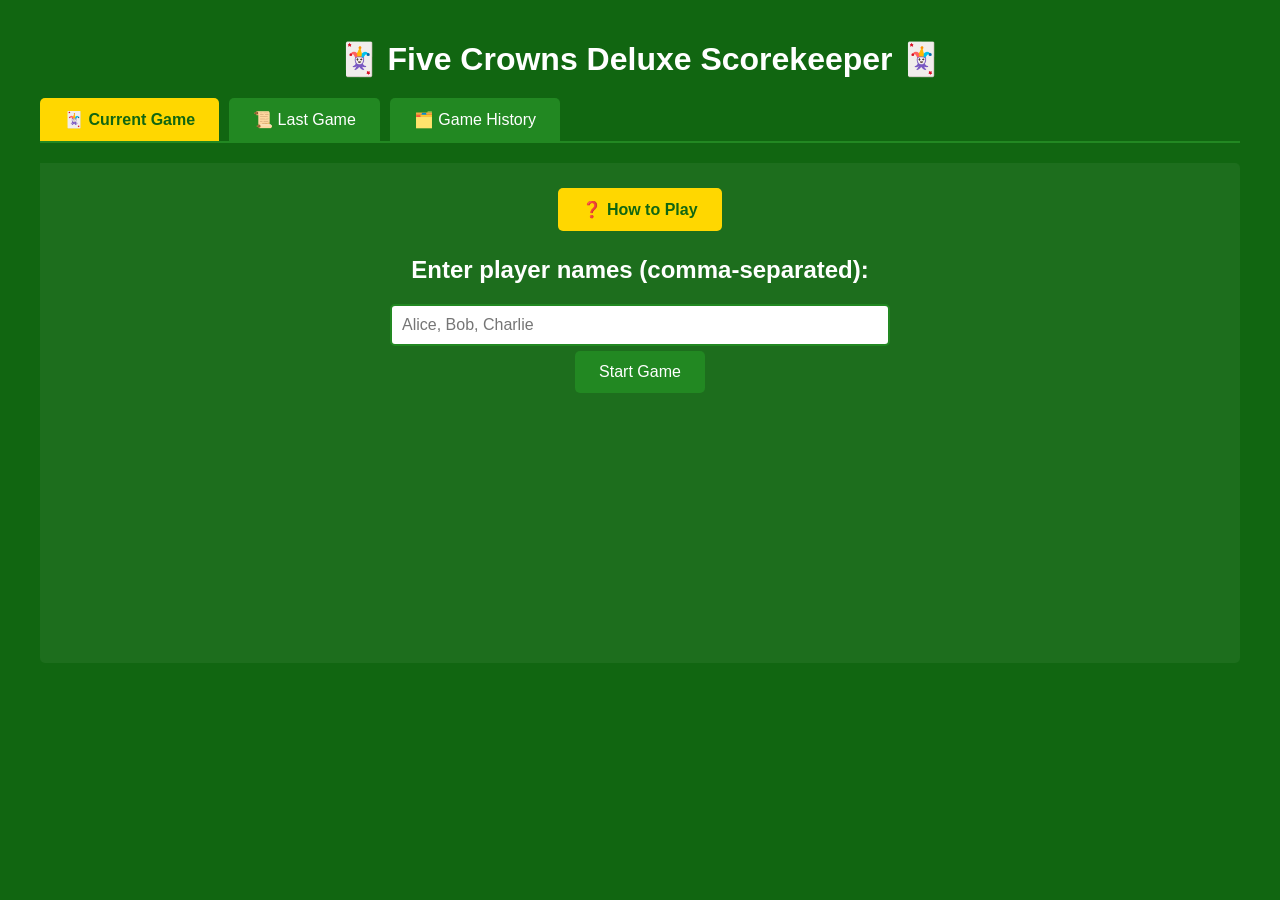
==== index.html @ e16f3e0b "Add initial HTML structure for scorekeeper app" ====
<!DOCTYPE html>
<html lang="en">
<head>
    <meta charset="UTF-8">
    <meta name="viewport" content="width=device-width, initial-scale=1.0">
    <title>Five Crowns Deluxe Scorekeeper</title>
    <style>
        * {
            margin: 0;
            padding: 0;
            box-sizing: border-box;
        }

        body {
            font-family: Arial, sans-serif;
            background-color: #116611;
            color: white;
            padding: 20px;
            min-height: 100vh;
        }

        .container {
            max-width: 1200px;
            margin: 0 auto;
        }

        .tabs {
            display: flex;
            gap: 10px;
            margin-bottom: 20px;
            border-bottom: 2px solid #228822;
        }

        .tab {
            padding: 12px 24px;
            background-color: #228822;
            border: none;
            color: white;
            cursor: pointer;
            font-size: 16px;
            border-radius: 5px 5px 0 0;
            transition: background-color 0.3s;
        }

        .tab:hover {
            background-color: #339933;
        }

        .tab.active {
            background-color: #FFD700;
            color: #116611;
            font-weight: bold;
        }

        .tab-content {
            display: none;
            padding: 20px;
            background-color: rgba(255, 255, 255, 0.05);
            border-radius: 0 5px 5px 5px;
            min-height: 500px;
        }

        .tab-content.active {
            display: block;
        }

        .btn {
            padding: 12px 24px;
            font-size: 16px;
            border: none;
            border-radius: 5px;
            cursor: pointer;
            transition: all 0.3s;
            margin: 5px;
        }

        .btn-primary {
            background-color: #228822;
            color: white;
        }

        .btn-primary:hover {
            background-color: #339933;
        }

        .btn-warning {
            background-color: #FFD700;
            color: #116611;
            font-weight: bold;
        }

        .btn-warning:hover {
            background-color: #FFC700;
        }

        .btn-danger {
            background-color: #cc0000;
            color: white;
        }

        .btn-danger:hover {
            background-color: #ff0000;
        }

        input[type="text"], input[type="number"] {
            padding: 10px;
            font-size: 16px;
            border: 2px solid #228822;
            border-radius: 5px;
            width: 100%;
            max-width: 500px;
        }

        h1, h2, h3 {
            margin: 20px 0;
            text-align: center;
        }

        .player-entry {
            display: flex;
            align-items: center;
            gap: 10px;
            margin: 10px 0;
            justify-content: center;
        }

        .player-entry label {
            min-width: 150px;
            font-size: 18px;
        }

        .player-entry input {
            max-width: 150px;
        }

        table {
            width: 100%;
            border-collapse: collapse;
            margin: 20px 0;
            background-color: white;
            color: black;
        }

        th, td {
            padding: 12px;
            border: 1px solid #ddd;
            text-align: center;
        }

        th {
            background-color: #228822;
            color: white;
            font-weight: bold;
        }

        .score-best {
            color: green;
            font-weight: bold;
        }

        .score-worst {
            color: red;
            font-weight: bold;
        }

        .leaderboard {
            background-color: rgba(255, 255, 255, 0.1);
            padding: 20px;
            border-radius: 10px;
            margin: 20px 0;
        }

        .leaderboard-item {
            font-size: 18px;
            margin: 10px 0;
            padding: 10px;
            background-color: rgba(255, 255, 255, 0.05);
            border-radius: 5px;
        }

        .modal {
            display: none;
            position: fixed;
            z-index: 1000;
            left: 0;
            top: 0;
            width: 100%;
            height: 100%;
            background-color: rgba(0, 0, 0, 0.7);
        }

        .modal-content {
            background-color: #116611;
            margin: 10% auto;
            padding: 30px;
            border: 2px solid #FFD700;
            border-radius: 10px;
            width: 80%;
            max-width: 500px;
            color: white;
        }

        .close {
            color: #FFD700;
            float: right;
            font-size: 28px;
            font-weight: bold;
            cursor: pointer;
        }

        .close:hover {
            color: white;
        }

        .winner-celebration {
            text-align: center;
            background: linear-gradient(135deg, #FFD700, #FFA500);
            color: #116611;
            padding: 40px;
            border-radius: 15px;
        }

        .winner-celebration h2 {
            font-size: 48px;
            margin: 20px 0;
        }

        .archive-item {
            background-color: #228822;
            padding: 15px;
            margin: 10px 0;
            border-radius: 5px;
            cursor: pointer;
            transition: background-color 0.3s;
        }

        .archive-item:hover {
            background-color: #339933;
        }

        .winner-stats {
            background-color: rgba(255, 255, 255, 0.1);
            padding: 20px;
            border-radius: 10px;
            margin: 20px 0;
        }

        .center-content {
            display: flex;
            flex-direction: column;
            align-items: center;
            justify-content: center;
        }

        .tutorial-frame {
            width: 100%;
            height: 600px;
            border: 2px solid #228822;
            border-radius: 5px;
            background-color: white;
        }
    </style>
</head>
<body>
    <div class="container">
        <h1>🃏 Five Crowns Deluxe Scorekeeper 🃏</h1>
        
        <div class="tabs">
            <button class="tab active" onclick="switchTab('current-game')">🃏 Current Game</button>
            <button class="tab" onclick="switchTab('last-game')">📜 Last Game</button>
            <button class="tab" onclick="switchTab('archive')">🗂️ Game History</button>
        </div>

        <!-- Current Game Tab -->
        <div id="current-game" class="tab-content active">
            <div id="game-content"></div>
        </div>

        <!-- Last Game Tab -->
        <div id="last-game" class="tab-content">
            <h2>📜 Last Game</h2>
            <div id="last-game-content"></div>
        </div>

        <!-- Archive Tab -->
        <div id="archive" class="tab-content">
            <h2>📂 Game History</h2>
            <div id="archive-content"></div>
        </div>
    </div>

    <!-- Edit Round Modal -->
    <div id="editModal" class="modal">
        <div class="modal-content">
            <span class="close" onclick="closeEditModal()">&times;</span>
            <h2 id="editModalTitle">Edit Round Scores</h2>
            <div id="editModalContent"></div>
            <button class="btn btn-primary" onclick="saveEditedScores()">Save</button>
        </div>
    </div>

    <!-- Winner Modal -->
    <div id="winnerModal" class="modal">
        <div class="modal-content winner-celebration">
            <span class="close" onclick="closeWinnerModal()">&times;</span>
            <div id="winnerContent"></div>
        </div>
    </div>

    <!-- Tutorial Modal -->
    <div id="tutorialModal" class="modal">
        <div class="modal-content" style="max-width: 800px;">
            <span class="close" onclick="closeTutorial()">&times;</span>
            <iframe id="tutorialFrame" class="tutorial-frame"></iframe>
        </div>
    </div>

    <script>
        // Constants
        const STARTING_ROUND = 3;
        const FINAL_ROUND = 13;

        // Game State
        let gameState = {
            players: [],
            scores: {},
            currentRound: STARTING_ROUND,
            editingRound: null
        };

        // Tutorial HTML
        const TUTORIAL_HTML = `
<!DOCTYPE html>
<html>
<head>
    <meta charset="UTF-8">
    <style>
        body { font-family: Arial; padding: 20px; background: #f5f5f5; }
        h1 { color: #116611; text-align: center; }
        h2 { color: #228822; margin-top: 20px; }
        .section { background: white; padding: 15px; margin: 10px 0; border-radius: 5px; }
        ul { margin-left: 20px; }
        li { margin: 5px 0; }
    </style>
</head>
<body>
    <h1>🃏 How to Play Five Crowns 🃏</h1>
    
    <div class="section">
        <h2>Game Overview</h2>
        <p>Five Crowns is a rummy-style card game where players try to go out with the fewest points. The game uses a unique five-suited deck with stars, clubs, hearts, spades, and diamonds.</p>
    </div>

    <div class="section">
        <h2>Game Structure</h2>
        <ul>
            <li><strong>Rounds:</strong> The game has 11 rounds (3 through 13)</li>
            <li><strong>Cards per Round:</strong> In round 3, each player gets 3 cards; in round 4, each gets 4 cards, and so on up to 13 cards in round 13</li>
            <li><strong>Wild Cards:</strong> The wild card changes each round to match the round number (3s are wild in round 3, 4s in round 4, etc.)</li>
            <li><strong>Jokers:</strong> Jokers are ALWAYS wild in every round</li>
        </ul>
    </div>

    <div class="section">
        <h2>How to Play a Round</h2>
        <ol>
            <li>Each player is dealt cards equal to the round number</li>
            <li>Players take turns drawing from the deck or discard pile</li>
            <li>Try to form sets (3+ cards of same rank) and runs (3+ cards in sequence of same suit)</li>
            <li>When a player goes out (plays all their cards), others get one more turn</li>
            <li>Count remaining cards in hand as points (lower is better!)</li>
        </ol>
    </div>

    <div class="section">
        <h2>Scoring</h2>
        <ul>
            <li><strong>3-9:</strong> Face value (3 = 3 points)</li>
            <li><strong>10:</strong> 10 points</li>
            <li><strong>Jack:</strong> 11 points</li>
            <li><strong>Queen:</strong> 12 points</li>
            <li><strong>King:</strong> 13 points</li>
            <li><strong>Joker:</strong> 50 points</li>
        </ul>
    </div>

    <div class="section">
        <h2>Winning</h2>
        <p>After all 11 rounds are complete, the player with the <strong>LOWEST</strong> total score wins!</p>
    </div>

    <div class="section">
        <h2>Using This Scorekeeper</h2>
        <ol>
            <li>Enter player names separated by commas</li>
            <li>After each round, enter each player's score</li>
            <li>The app tracks totals and shows who's winning</li>
            <li>You can edit past rounds if you make a mistake</li>
            <li>After round 13, the winner is announced!</li>
        </ol>
    </div>
</body>
</html>
        `;

        // Initialize
        window.onload = function() {
            loadGame();
        };

        function loadGame() {
            const saved = localStorage.getItem('fiveCrownsGame');
            if (saved) {
                const load = confirm('Resume previous game?');
                if (load) {
                    gameState = JSON.parse(saved);
                    drawGameUI();
                } else {
                    showPlayerEntry();
                }
            } else {
                showPlayerEntry();
            }
            updateLastGameTab();
            updateArchiveTab();
        }

        function saveGame() {
            localStorage.setItem('fiveCrownsGame', JSON.stringify(gameState));
        }

        function switchTab(tabName) {
            document.querySelectorAll('.tab').forEach(tab => tab.classList.remove('active'));
            document.querySelectorAll('.tab-content').forEach(content => content.classList.remove('active'));
            
            event.target.classList.add('active');
            document.getElementById(tabName).classList.add('active');

            if (tabName === 'last-game') updateLastGameTab();
            if (tabName === 'archive') updateArchiveTab();
        }

        function showPlayerEntry() {
            const content = document.getElementById('game-content');
            content.innerHTML = `
                <div class="center-content">
                    <button class="btn btn-warning" onclick="showTutorial()">❓ How to Play</button>
                    
                    ${getWinnerStats()}
                    
                    <h2>Enter player names (comma-separated):</h2>
                    <input type="text" id="playerNames" placeholder="Alice, Bob, Charlie" onkeypress="if(event.key==='Enter') startGame()">
                    <button class="btn btn-primary" onclick="startGame()">Start Game</button>
                </div>
            `;
        }

        function getWinnerStats() {
            const stats = JSON.parse(localStorage.getItem('winnerStats') || '{}');
            if (Object.keys(stats).length === 0) return '';
            
            const sorted = Object.entries(stats).sort((a, b) => b[1] - a[1]);
            let html = '<div class="winner-stats"><h3>🏆 Past Winners</h3>';
            sorted.forEach(([name, wins]) => {
                html += `<div class="leaderboard-item">${name}: ${wins} win${wins !== 1 ? 's' : ''}</div>`;
            });
            html += '</div>';
            return html;
        }

        function updateWinnerStats(winnerName) {
            const stats = JSON.parse(localStorage.getItem('winnerStats') || '{}');
            stats[winnerName] = (stats[winnerName] || 0) + 1;
            localStorage.setItem('winnerStats', JSON.stringify(stats));
        }

        function startGame() {
            const input = document.getElementById('playerNames').value;
            const names = input.split(',').map(n => n.trim()).filter(n => n);
            
            if (names.length === 0) {
                alert('Please enter at least one player name.');
                return;
            }
            
            gameState.players = names;
            gameState.scores = {};
            names.forEach(name => gameState.scores[name] = []);
            gameState.currentRound = STARTING_ROUND;
            
            saveGame();
            drawGameUI();
        }

        function drawGameUI() {
            const content = document.getElementById('game-content');
            
            let html = `
                <div class="center-content">
                    <button class="btn btn-warning" onclick="showTutorial()">❓ How to Play</button>
                    <h2>Round ${gameState.currentRound}</h2>
                    
                    <div style="margin: 20px 0;">
            `;
            
            gameState.players.forEach(player => {
                html += `
                    <div class="player-entry">
                        <label>${player}</label>
                        <input type="number" id="score-${player}" min="0" onkeypress="if(event.key==='Enter') submitScores()">
                    </div>
                `;
            });
            
            html += `
                    </div>
                    <button class="btn btn-primary" onclick="submitScores()">Submit Scores</button>
                    ${getScoreTable()}
                    ${getLeaderboard()}
                    <button class="btn btn-danger" onclick="newGame()">Start New Game</button>
                </div>
            `;
            
            content.innerHTML = html;
        }

        function submitScores() {
            const newScores = {};
            let valid = true;
            
            gameState.players.forEach(player => {
                const input = document.getElementById(`score-${player}`);
                const value = parseInt(input.value);
                
                if (isNaN(value) || value < 0) {
                    valid = false;
                    return;
                }
                
                newScores[player] = value;
            });
            
            if (!valid) {
                alert('Please enter valid scores for all players.');
                return;
            }
            
            gameState.players.forEach(player => {
                gameState.scores[player].push(newScores[player]);
            });
            
            gameState.currentRound++;
            saveGame();
            
            if (gameState.currentRound > FINAL_ROUND) {
                endGame();
            } else {
                drawGameUI();
            }
        }

        function getScoreTable() {
            if (gameState.scores[gameState.players[0]].length === 0) {
                return '';
            }
            
            let html = '<h3>📊 Round Scores</h3><table><thead><tr><th>Round</th>';
            gameState.players.forEach(player => {
                html += `<th>${player}</th>`;
            });
            html += '<th>Edit</th></tr></thead><tbody>';
            
            const numRounds = gameState.scores[gameState.players[0]].length;
            for (let i = 0; i < numRounds; i++) {
                const roundNum = i + STARTING_ROUND;
                const scores = gameState.players.map(p => gameState.scores[p][i]);
                const minScore = Math.min(...scores);
                const maxScore = Math.max(...scores);
                
                html += `<tr><td>${roundNum}</td>`;
                gameState.players.forEach(player => {
                    const score = gameState.scores[player][i];
                    let className = '';
                    if (score === minScore) className = 'score-best';
                    else if (score === maxScore) className = 'score-worst';
                    
                    html += `<td class="${className}">${score}</td>`;
                });
                html += `<td><button class="btn btn-primary" onclick="editRound(${i})">Edit</button></td></tr>`;
            }
            
            html += '</tbody></table>';
            return html;
        }

        function getLeaderboard() {
            const totals = {};
            gameState.players.forEach(player => {
                totals[player] = gameState.scores[player].reduce((sum, score) => sum + score, 0);
            });
            
            const sorted = Object.entries(totals).sort((a, b) => a[1] - b[1]);
            
            let html = '<div class="leaderboard"><h3>🏆 Leaderboard</h3>';
            sorted.forEach(([player, total]) => {
                html += `<div class="leaderboard-item">${player}: ${total} points</div>`;
            });
            html += '</div>';
            
            return html;
        }

        function editRound(roundIndex) {
            gameState.editingRound = roundIndex;
            const modal = document.getElementById('editModal');
            const title = document.getElementById('editModalTitle');
            const content = document.getElementById('editModalContent');
            
            title.textContent = `Edit Round ${roundIndex + STARTING_ROUND} Scores`;
            
            let html = '';
            gameState.players.forEach(player => {
                html += `
                    <div class="player-entry">
                        <label>${player}</label>
                        <input type="number" id="edit-${player}" value="${gameState.scores[player][roundIndex]}" min="0">
                    </div>
                `;
            });
            
            content.innerHTML = html;
            modal.style.display = 'block';
        }

        function saveEditedScores() {
            const roundIndex = gameState.editingRound;
            let valid = true;
            
            gameState.players.forEach(player => {
                const input = document.getElementById(`edit-${player}`);
                const value = parseInt(input.value);
                
                if (isNaN(value) || value < 0) {
                    valid = false;
                    return;
                }
                
                gameState.scores[player][roundIndex] = value;
            });
            
            if (!valid) {
                alert('Please enter valid scores.');
                return;
            }
            
            saveGame();
            closeEditModal();
            drawGameUI();
        }

        function closeEditModal() {
            document.getElementById('editModal').style.display = 'none';
        }

        function endGame() {
            const totals = {};
            gameState.players.forEach(player => {
                totals[player] = gameState.scores[player].reduce((sum, score) => sum + score, 0);
            });
            
            const winner = Object.entries(totals).reduce((min, curr) => 
                curr[1] < min[1] ? curr : min
            );
            
            updateWinnerStats(winner[0]);
            archiveGame();
            showWinner(winner[0], winner[1]);
            drawGameUI();
            updateLastGameTab();
            updateArchiveTab();
        }

        function showWinner(name, score) {
            const modal = document.getElementById('winnerModal');
            const content = document.getElementById('winnerContent');
            
            content.innerHTML = `
                <h2>🏆</h2>
                <h2>Winner: ${name}</h2>
                <h3>Score: ${score} points! 🎉</h3>
                <p style="font-size: 20px; margin-top: 20px;">You are the Five Crowns Champion!</p>
                <button class="btn btn-primary" onclick="closeWinnerModal()" style="margin-top: 20px;">Close</button>
            `;
            
            modal.style.display = 'block';
        }

        function closeWinnerModal() {
            document.getElementById('winnerModal').style.display = 'none';
        }

        function archiveGame() {
            const archives = JSON.parse(localStorage.getItem('gameArchives') || '[]');
            const timestamp = new Date().toISOString();
            
            archives.push({
                players: gameState.players,
                scores: gameState.scores,
                completedAt: timestamp
            });
            
            localStorage.setItem('gameArchives', JSON.stringify(archives));
        }

        function updateLastGameTab() {
            const content = document.getElementById('last-game-content');
            const archives = JSON.parse(localStorage.getItem('gameArchives') || '[]');
            
            if (archives.length === 0) {
                content.innerHTML = '<p style="text-align: center;">No archived games yet.</p>';
                return;
            }
            
            const lastGame = archives[archives.length - 1];
            const date = new Date(lastGame.completedAt).toLocaleString();
            
            const totals = {};
            lastGame.players.forEach(player => {
                totals[player] = lastGame.scores[player].reduce((sum, score) => sum + score, 0);
            });
            
            const sorted = Object.entries(totals).sort((a, b) => a[1] - b[1]);
            
            let html = `<h3>🗓️ Completed: ${date}</h3><div class="leaderboard">`;
            sorted.forEach(([player, total]) => {
                html += `<div class="leaderboard-item">${player}: ${total} points</div>`;
            });
            html += '</div>';
            
            content.innerHTML = html;
        }

        function updateArchiveTab() {
            const content = document.getElementById('archive-content');
            const archives = JSON.parse(localStorage.getItem('gameArchives') || '[]');
            
            if (archives.length === 0) {
                content.innerHTML = '<p style="text-align: center;">No archived games yet.</p>';
                return;
            }
            
            let html = '';
            archives.reverse().forEach((game, index) => {
                const date = new Date(game.completedAt).toLocaleString();
                html += `<div class="archive-item" onclick="showGameSummary(${archives.length - 1 - index})">${date}</div>`;
            });
            
            content.innerHTML = html;
        }

        function showGameSummary(index) {
            const archives = JSON.parse(localStorage.getItem('gameArchives') || '[]');
            const game = archives[index];
            const date = new Date(game.completedAt).toLocaleString();
            
            const totals = {};
            game.players.forEach(player => {
                totals[player] = game.scores[player].reduce((sum, score) => sum + score, 0);
            });
            
            const sorted = Object.entries(totals).sort((a, b) => a[1] - b[1]);
            
            let message = `Game Completed: ${date}\n\n`;
            sorted.forEach(([player, total]) => {
                message += `${player}: ${total} points\n`;
            });
            
            alert(message);
        }

        function newGame() {
            if (!confirm('Start a new game? Current progress will be erased.')) {
                return;
            }
            
            localStorage.removeItem('fiveCrownsGame');
            gameState = {
                players: [],
                scores: {},
                currentRound: STARTING_ROUND,
                editingRound: null
            };
            
            showPlayerEntry();
        }

        function showTutorial() {
            const modal = document.getElementById('tutorialModal');
            const frame = document.getElementById('tutorialFrame');
            
            const blob = new Blob([TUTORIAL_HTML], { type: 'text/html' });
            const url = URL.createObjectURL(blob);
            frame.src = url;
            
            modal.style.display = 'block';
        }

        function closeTutorial() {
            document.getElementById('tutorialModal').style.display = 'none';
        }

        // Close modals when clicking outside
        window.onclick = function(event) {
            if (event.target.classList.contains('modal')) {
                event.target.style.display = 'none';
            }
        }
    </script>
</body>
</html>
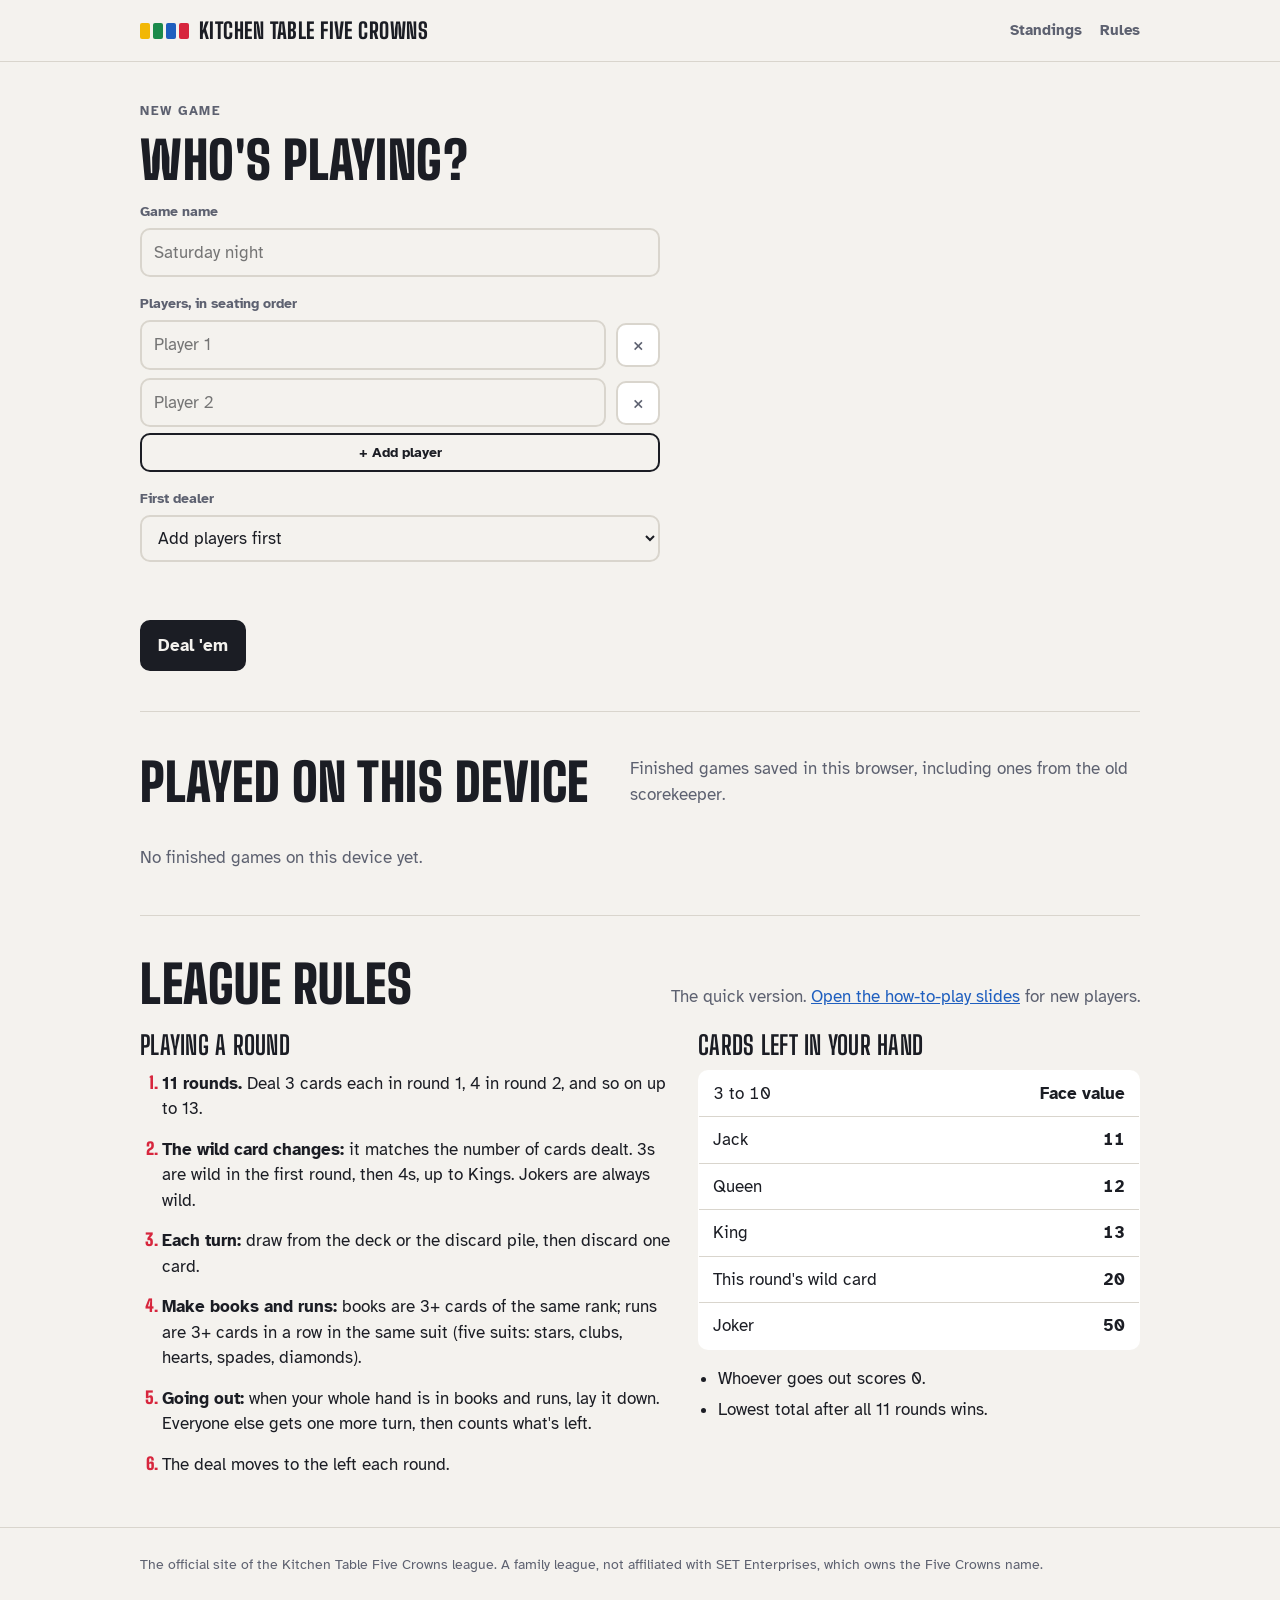
==== commit 9b748b74: "Refresh to match the newer Game Night scorekeepers Split into index.html, app.js and style.css; adds" ====
--- a/index.html
+++ b/index.html
@@ -1,820 +1,192 @@
 <!DOCTYPE html>
 <html lang="en">
 <head>
-    <meta charset="UTF-8">
-    <meta name="viewport" content="width=device-width, initial-scale=1.0">
-    <title>Five Crowns Deluxe Scorekeeper</title>
-    <style>
-        * {
-            margin: 0;
-            padding: 0;
-            box-sizing: border-box;
-        }
-
-        body {
-            font-family: Arial, sans-serif;
-            background-color: #116611;
-            color: white;
-            padding: 20px;
-            min-height: 100vh;
-        }
-
-        .container {
-            max-width: 1200px;
-            margin: 0 auto;
-        }
-
-        .tabs {
-            display: flex;
-            gap: 10px;
-            margin-bottom: 20px;
-            border-bottom: 2px solid #228822;
-        }
-
-        .tab {
-            padding: 12px 24px;
-            background-color: #228822;
-            border: none;
-            color: white;
-            cursor: pointer;
-            font-size: 16px;
-            border-radius: 5px 5px 0 0;
-            transition: background-color 0.3s;
-        }
-
-        .tab:hover {
-            background-color: #339933;
-        }
-
-        .tab.active {
-            background-color: #FFD700;
-            color: #116611;
-            font-weight: bold;
-        }
-
-        .tab-content {
-            display: none;
-            padding: 20px;
-            background-color: rgba(255, 255, 255, 0.05);
-            border-radius: 0 5px 5px 5px;
-            min-height: 500px;
-        }
-
-        .tab-content.active {
-            display: block;
-        }
-
-        .btn {
-            padding: 12px 24px;
-            font-size: 16px;
-            border: none;
-            border-radius: 5px;
-            cursor: pointer;
-            transition: all 0.3s;
-            margin: 5px;
-        }
-
-        .btn-primary {
-            background-color: #228822;
-            color: white;
-        }
-
-        .btn-primary:hover {
-            background-color: #339933;
-        }
-
-        .btn-warning {
-            background-color: #FFD700;
-            color: #116611;
-            font-weight: bold;
-        }
-
-        .btn-warning:hover {
-            background-color: #FFC700;
-        }
-
-        .btn-danger {
-            background-color: #cc0000;
-            color: white;
-        }
-
-        .btn-danger:hover {
-            background-color: #ff0000;
-        }
-
-        input[type="text"], input[type="number"] {
-            padding: 10px;
-            font-size: 16px;
-            border: 2px solid #228822;
-            border-radius: 5px;
-            width: 100%;
-            max-width: 500px;
-        }
-
-        h1, h2, h3 {
-            margin: 20px 0;
-            text-align: center;
-        }
-
-        .player-entry {
-            display: flex;
-            align-items: center;
-            gap: 10px;
-            margin: 10px 0;
-            justify-content: center;
-        }
-
-        .player-entry label {
-            min-width: 150px;
-            font-size: 18px;
-        }
-
-        .player-entry input {
-            max-width: 150px;
-        }
-
-        table {
-            width: 100%;
-            border-collapse: collapse;
-            margin: 20px 0;
-            background-color: white;
-            color: black;
-        }
-
-        th, td {
-            padding: 12px;
-            border: 1px solid #ddd;
-            text-align: center;
-        }
-
-        th {
-            background-color: #228822;
-            color: white;
-            font-weight: bold;
-        }
-
-        .score-best {
-            color: green;
-            font-weight: bold;
-        }
-
-        .score-worst {
-            color: red;
-            font-weight: bold;
-        }
-
-        .leaderboard {
-            background-color: rgba(255, 255, 255, 0.1);
-            padding: 20px;
-            border-radius: 10px;
-            margin: 20px 0;
-        }
-
-        .leaderboard-item {
-            font-size: 18px;
-            margin: 10px 0;
-            padding: 10px;
-            background-color: rgba(255, 255, 255, 0.05);
-            border-radius: 5px;
-        }
-
-        .modal {
-            display: none;
-            position: fixed;
-            z-index: 1000;
-            left: 0;
-            top: 0;
-            width: 100%;
-            height: 100%;
-            background-color: rgba(0, 0, 0, 0.7);
-        }
-
-        .modal-content {
-            background-color: #116611;
-            margin: 10% auto;
-            padding: 30px;
-            border: 2px solid #FFD700;
-            border-radius: 10px;
-            width: 80%;
-            max-width: 500px;
-            color: white;
-        }
-
-        .close {
-            color: #FFD700;
-            float: right;
-            font-size: 28px;
-            font-weight: bold;
-            cursor: pointer;
-        }
-
-        .close:hover {
-            color: white;
-        }
-
-        .winner-celebration {
-            text-align: center;
-            background: linear-gradient(135deg, #FFD700, #FFA500);
-            color: #116611;
-            padding: 40px;
-            border-radius: 15px;
-        }
-
-        .winner-celebration h2 {
-            font-size: 48px;
-            margin: 20px 0;
-        }
-
-        .archive-item {
-            background-color: #228822;
-            padding: 15px;
-            margin: 10px 0;
-            border-radius: 5px;
-            cursor: pointer;
-            transition: background-color 0.3s;
-        }
-
-        .archive-item:hover {
-            background-color: #339933;
-        }
-
-        .winner-stats {
-            background-color: rgba(255, 255, 255, 0.1);
-            padding: 20px;
-            border-radius: 10px;
-            margin: 20px 0;
-        }
-
-        .center-content {
-            display: flex;
-            flex-direction: column;
-            align-items: center;
-            justify-content: center;
-        }
-
-        .tutorial-frame {
-            width: 100%;
-            height: 600px;
-            border: 2px solid #228822;
-            border-radius: 5px;
-            background-color: white;
-        }
-    </style>
+<meta charset="utf-8">
+<meta name="viewport" content="width=device-width, initial-scale=1">
+<title>Five Crowns Scorekeeper</title>
+<link rel="preconnect" href="https://fonts.googleapis.com">
+<link rel="preconnect" href="https://fonts.gstatic.com" crossorigin>
+<link href="https://fonts.googleapis.com/css2?family=Big+Shoulders+Display:wght@600;800;900&family=Atkinson+Hyperlegible:ital,wght@0,400;0,700;1,400&display=swap" rel="stylesheet">
+<link rel="stylesheet" href="style.css">
 </head>
 <body>
-    <div class="container">
-        <h1>🃏 Five Crowns Deluxe Scorekeeper 🃏</h1>
-        
-        <div class="tabs">
-            <button class="tab active" onclick="switchTab('current-game')">🃏 Current Game</button>
-            <button class="tab" onclick="switchTab('last-game')">📜 Last Game</button>
-            <button class="tab" onclick="switchTab('archive')">🗂️ Game History</button>
+<header class="bar">
+  <div class="wrap">
+    <div class="brand"><span class="pips" aria-hidden="true"><span style="background:var(--yellow)"></span><span style="background:var(--green)"></span><span style="background:var(--blue)"></span><span style="background:var(--red)"></span></span>Kitchen Table Five Crowns</div>
+    <nav aria-label="Sections">
+      <a href="/" data-server hidden>Game Night home</a>
+      <a href="#standings">Standings</a>
+      <a href="#rules">Rules</a>
+    </nav>
+  </div>
+</header>
+
+<main class="wrap" id="play">
+
+  <!-- 1. Setup -->
+  <section id="setup" class="setup hidden" style="border-top:0">
+    <div>
+      <div class="eyebrow">New game</div>
+      <h2>Who's playing?</h2>
+    </div>
+    <div class="field">
+      <label for="gameLabel">Game name</label>
+      <input type="text" id="gameLabel" placeholder="Saturday night" maxlength="40">
+    </div>
+    <div class="field">
+      <label>Players, in seating order</label>
+      <div class="namelist" id="nameList"></div>
+      <button class="btn small" id="addName" type="button">+ Add player</button>
+    </div>
+    <div class="field">
+      <label for="startDealer">First dealer</label>
+      <select id="startDealer"></select>
+    </div>
+    <p class="err" id="setupErr" role="alert"></p>
+    <div class="row"><button class="btn primary" id="startGame" type="button">Deal 'em</button></div>
+  </section>
+
+  <!-- 2. Game -->
+  <div id="game" class="hidden">
+    <div class="hero" style="padding-bottom:24px">
+      <div>
+        <div class="eyebrow" id="gameEyebrow"></div>
+        <h1 id="headline"></h1>
+        <p id="subline"></p>
+      </div>
+      <div class="cardstack" aria-hidden="true" id="heroCard">
+        <div class="ghost g1"></div><div class="ghost g2"></div>
+        <div class="bigcard">
+          <div class="corner tl" id="heroCorner1"></div><div class="center" id="heroCenter"></div><div class="corner br" id="heroCorner2"></div>
+          <div class="ribbon" id="heroRibbon"></div>
         </div>
-
-        <!-- Current Game Tab -->
-        <div id="current-game" class="tab-content active">
-            <div id="game-content"></div>
-        </div>
-
-        <!-- Last Game Tab -->
-        <div id="last-game" class="tab-content">
-            <h2>📜 Last Game</h2>
-            <div id="last-game-content"></div>
-        </div>
-
-        <!-- Archive Tab -->
-        <div id="archive" class="tab-content">
-            <h2>📂 Game History</h2>
-            <div id="archive-content"></div>
-        </div>
+      </div>
     </div>
 
-    <!-- Edit Round Modal -->
-    <div id="editModal" class="modal">
-        <div class="modal-content">
-            <span class="close" onclick="closeEditModal()">&times;</span>
-            <h2 id="editModalTitle">Edit Round Scores</h2>
-            <div id="editModalContent"></div>
-            <button class="btn btn-primary" onclick="saveEditedScores()">Save</button>
+    <section id="entrySection">
+      <div class="sechead">
+        <h2 id="entryTitle">Round 1 of 11</h2>
+        <p id="entryHelp"></p>
+      </div>
+      <div class="trumpbar" id="roundInfo"></div>
+      <form id="entryForm" class="entry" novalidate>
+        <div id="entryRows" class="entry"></div>
+        <p class="preview" id="preview" aria-live="polite"></p>
+        <p class="err" id="entryErr" role="alert"></p>
+        <div class="row">
+          <button class="btn primary" type="submit">Save round</button>
+          <button class="btn" type="button" id="undoBtn">Undo last round</button>
         </div>
+      </form>
+    </section>
+
+    <section id="overSection" class="hidden">
+      <div class="banner" id="banner"></div>
+    </section>
+
+    <section id="standings">
+      <div class="sechead">
+        <h2>Standings</h2>
+        <p id="standingsNote"></p>
+      </div>
+      <div class="podium" id="podium"></div>
+    </section>
+
+    <section id="ladderSection">
+      <div class="sechead">
+        <h2>Round by round</h2>
+        <p id="ladderNote"></p>
+      </div>
+      <div class="ladder-scroll"><div class="ladder" id="ladder"></div></div>
+    </section>
+
+    <section id="raceSection">
+      <div class="sechead">
+        <h2>Running totals</h2>
+        <p id="raceNote"></p>
+      </div>
+      <div class="chartbox">
+        <div class="keyrow" id="chartKey"></div>
+        <svg id="chart" viewBox="0 0 900 360" role="img" aria-label="Line chart of running score by round"></svg>
+      </div>
+    </section>
+
+    <section>
+      <div class="sechead"><h2>Game tools</h2><p id="toolsNote">The game saves in this browser as you go. Download the CSV to keep it for good.</p></div>
+      <div class="row">
+        <a class="btn" id="exportBtn" href="#">Download CSV</a>
+        <a class="btn" href="/" data-server hidden>All saved games</a>
+        <button class="btn danger" type="button" id="newBtn">New game</button>
+      </div>
+      <p class="empty" id="syncStatus" role="status" style="margin-top:12px"></p>
+    </section>
+  </div>
+
+  <section id="history">
+    <div class="sechead"><h2>Played on this device</h2><p>Finished games saved in this browser, including ones from the old scorekeeper.</p></div>
+    <div class="trumpbar" id="historyWins"></div>
+    <ul class="pastlist" id="historyList"></ul>
+    <p class="empty" id="historyEmpty">No finished games on this device yet.</p>
+  </section>
+
+  <section id="rules">
+    <div class="sechead">
+      <h2>League rules</h2>
+      <p>The quick version. <a href="tutorial.html">Open the how-to-play slides</a> for new players.</p>
     </div>
+    <div class="rules">
+      <div>
+        <h3>Playing a round</h3>
+        <ol class="deal">
+          <li><strong>11 rounds.</strong> Deal 3 cards each in round 1, 4 in round 2, and so on up to 13.</li>
+          <li><strong>The wild card changes:</strong> it matches the number of cards dealt. 3s are wild in the first round, then 4s, up to Kings. Jokers are always wild.</li>
+          <li><strong>Each turn:</strong> draw from the deck or the discard pile, then discard one card.</li>
+          <li><strong>Make books and runs:</strong> books are 3+ cards of the same rank; runs are 3+ cards in a row in the same suit (five suits: stars, clubs, hearts, spades, diamonds).</li>
+          <li><strong>Going out:</strong> when your whole hand is in books and runs, lay it down. Everyone else gets one more turn, then counts what's left.</li>
+          <li>The deal moves to the left each round.</li>
+        </ol>
+      </div>
+      <div>
+        <h3>Cards left in your hand</h3>
+        <table class="scoretable num">
+          <tbody>
+            <tr><td>3 to 10</td><td>Face value</td></tr>
+            <tr><td>Jack</td><td>11</td></tr>
+            <tr><td>Queen</td><td>12</td></tr>
+            <tr><td>King</td><td>13</td></tr>
+            <tr><td>This round's wild card</td><td>20</td></tr>
+            <tr><td>Joker</td><td>50</td></tr>
+          </tbody>
+        </table>
+        <ul>
+          <li>Whoever goes out scores 0.</li>
+          <li>Lowest total after all 11 rounds wins.</li>
+        </ul>
+      </div>
+    </div>
+  </section>
+</main>
 
-    <!-- Winner Modal -->
-    <div id="winnerModal" class="modal">
-        <div class="modal-content winner-celebration">
-            <span class="close" onclick="closeWinnerModal()">&times;</span>
-            <div id="winnerContent"></div>
-        </div>
-    </div>
+<footer>
+  <div class="wrap">The official site of the Kitchen Table Five Crowns league. A family league, not affiliated with SET Enterprises, which owns the Five Crowns name.</div>
+</footer>
 
-    <!-- Tutorial Modal -->
-    <div id="tutorialModal" class="modal">
-        <div class="modal-content" style="max-width: 800px;">
-            <span class="close" onclick="closeTutorial()">&times;</span>
-            <iframe id="tutorialFrame" class="tutorial-frame"></iframe>
-        </div>
-    </div>
+<div class="dialog hidden" id="confirmDlg" role="dialog" aria-modal="true" aria-labelledby="confirmText">
+  <div class="panel">
+    <p id="confirmText" style="margin:0;font-weight:700"></p>
+    <div class="row"><button class="btn primary" id="confirmYes" type="button">Yes</button><button class="btn" id="confirmNo" type="button">Cancel</button></div>
+  </div>
+</div>
+<div class="dialog hidden" id="editDlg" role="dialog" aria-modal="true" aria-labelledby="editTitle">
+  <div class="panel">
+    <p id="editTitle" style="margin:0;font-weight:700"></p>
+    <div id="editRows" class="entry"></div>
+    <p class="err" id="editErr" role="alert"></p>
+    <div class="row"><button class="btn primary" id="editSave" type="button">Save</button><button class="btn" id="editCancel" type="button">Cancel</button></div>
+  </div>
+</div>
+<div class="toast hidden" id="toast" role="status"></div>
 
-    <script>
-        // Constants
-        const STARTING_ROUND = 3;
-        const FINAL_ROUND = 13;
-
-        // Game State
-        let gameState = {
-            players: [],
-            scores: {},
-            currentRound: STARTING_ROUND,
-            editingRound: null
-        };
-
-        // Tutorial HTML
-        const TUTORIAL_HTML = `
-<!DOCTYPE html>
-<html>
-<head>
-    <meta charset="UTF-8">
-    <style>
-        body { font-family: Arial; padding: 20px; background: #f5f5f5; }
-        h1 { color: #116611; text-align: center; }
-        h2 { color: #228822; margin-top: 20px; }
-        .section { background: white; padding: 15px; margin: 10px 0; border-radius: 5px; }
-        ul { margin-left: 20px; }
-        li { margin: 5px 0; }
-    </style>
-</head>
-<body>
-    <h1>🃏 How to Play Five Crowns 🃏</h1>
-    
-    <div class="section">
-        <h2>Game Overview</h2>
-        <p>Five Crowns is a rummy-style card game where players try to go out with the fewest points. The game uses a unique five-suited deck with stars, clubs, hearts, spades, and diamonds.</p>
-    </div>
-
-    <div class="section">
-        <h2>Game Structure</h2>
-        <ul>
-            <li><strong>Rounds:</strong> The game has 11 rounds (3 through 13)</li>
-            <li><strong>Cards per Round:</strong> In round 3, each player gets 3 cards; in round 4, each gets 4 cards, and so on up to 13 cards in round 13</li>
-            <li><strong>Wild Cards:</strong> The wild card changes each round to match the round number (3s are wild in round 3, 4s in round 4, etc.)</li>
-            <li><strong>Jokers:</strong> Jokers are ALWAYS wild in every round</li>
-        </ul>
-    </div>
-
-    <div class="section">
-        <h2>How to Play a Round</h2>
-        <ol>
-            <li>Each player is dealt cards equal to the round number</li>
-            <li>Players take turns drawing from the deck or discard pile</li>
-            <li>Try to form sets (3+ cards of same rank) and runs (3+ cards in sequence of same suit)</li>
-            <li>When a player goes out (plays all their cards), others get one more turn</li>
-            <li>Count remaining cards in hand as points (lower is better!)</li>
-        </ol>
-    </div>
-
-    <div class="section">
-        <h2>Scoring</h2>
-        <ul>
-            <li><strong>3-9:</strong> Face value (3 = 3 points)</li>
-            <li><strong>10:</strong> 10 points</li>
-            <li><strong>Jack:</strong> 11 points</li>
-            <li><strong>Queen:</strong> 12 points</li>
-            <li><strong>King:</strong> 13 points</li>
-            <li><strong>Joker:</strong> 50 points</li>
-        </ul>
-    </div>
-
-    <div class="section">
-        <h2>Winning</h2>
-        <p>After all 11 rounds are complete, the player with the <strong>LOWEST</strong> total score wins!</p>
-    </div>
-
-    <div class="section">
-        <h2>Using This Scorekeeper</h2>
-        <ol>
-            <li>Enter player names separated by commas</li>
-            <li>After each round, enter each player's score</li>
-            <li>The app tracks totals and shows who's winning</li>
-            <li>You can edit past rounds if you make a mistake</li>
-            <li>After round 13, the winner is announced!</li>
-        </ol>
-    </div>
+<script src="app.js"></script>
 </body>
 </html>
-        `;
-
-        // Initialize
-        window.onload = function() {
-            loadGame();
-        };
-
-        function loadGame() {
-            const saved = localStorage.getItem('fiveCrownsGame');
-            if (saved) {
-                const load = confirm('Resume previous game?');
-                if (load) {
-                    gameState = JSON.parse(saved);
-                    drawGameUI();
-                } else {
-                    showPlayerEntry();
-                }
-            } else {
-                showPlayerEntry();
-            }
-            updateLastGameTab();
-            updateArchiveTab();
-        }
-
-        function saveGame() {
-            localStorage.setItem('fiveCrownsGame', JSON.stringify(gameState));
-        }
-
-        function switchTab(tabName) {
-            document.querySelectorAll('.tab').forEach(tab => tab.classList.remove('active'));
-            document.querySelectorAll('.tab-content').forEach(content => content.classList.remove('active'));
-            
-            event.target.classList.add('active');
-            document.getElementById(tabName).classList.add('active');
-
-            if (tabName === 'last-game') updateLastGameTab();
-            if (tabName === 'archive') updateArchiveTab();
-        }
-
-        function showPlayerEntry() {
-            const content = document.getElementById('game-content');
-            content.innerHTML = `
-                <div class="center-content">
-                    <button class="btn btn-warning" onclick="showTutorial()">❓ How to Play</button>
-                    
-                    ${getWinnerStats()}
-                    
-                    <h2>Enter player names (comma-separated):</h2>
-                    <input type="text" id="playerNames" placeholder="Alice, Bob, Charlie" onkeypress="if(event.key==='Enter') startGame()">
-                    <button class="btn btn-primary" onclick="startGame()">Start Game</button>
-                </div>
-            `;
-        }
-
-        function getWinnerStats() {
-            const stats = JSON.parse(localStorage.getItem('winnerStats') || '{}');
-            if (Object.keys(stats).length === 0) return '';
-            
-            const sorted = Object.entries(stats).sort((a, b) => b[1] - a[1]);
-            let html = '<div class="winner-stats"><h3>🏆 Past Winners</h3>';
-            sorted.forEach(([name, wins]) => {
-                html += `<div class="leaderboard-item">${name}: ${wins} win${wins !== 1 ? 's' : ''}</div>`;
-            });
-            html += '</div>';
-            return html;
-        }
-
-        function updateWinnerStats(winnerName) {
-            const stats = JSON.parse(localStorage.getItem('winnerStats') || '{}');
-            stats[winnerName] = (stats[winnerName] || 0) + 1;
-            localStorage.setItem('winnerStats', JSON.stringify(stats));
-        }
-
-        function startGame() {
-            const input = document.getElementById('playerNames').value;
-            const names = input.split(',').map(n => n.trim()).filter(n => n);
-            
-            if (names.length === 0) {
-                alert('Please enter at least one player name.');
-                return;
-            }
-            
-            gameState.players = names;
-            gameState.scores = {};
-            names.forEach(name => gameState.scores[name] = []);
-            gameState.currentRound = STARTING_ROUND;
-            
-            saveGame();
-            drawGameUI();
-        }
-
-        function drawGameUI() {
-            const content = document.getElementById('game-content');
-            
-            let html = `
-                <div class="center-content">
-                    <button class="btn btn-warning" onclick="showTutorial()">❓ How to Play</button>
-                    <h2>Round ${gameState.currentRound}</h2>
-                    
-                    <div style="margin: 20px 0;">
-            `;
-            
-            gameState.players.forEach(player => {
-                html += `
-                    <div class="player-entry">
-                        <label>${player}</label>
-                        <input type="number" id="score-${player}" min="0" onkeypress="if(event.key==='Enter') submitScores()">
-                    </div>
-                `;
-            });
-            
-            html += `
-                    </div>
-                    <button class="btn btn-primary" onclick="submitScores()">Submit Scores</button>
-                    ${getScoreTable()}
-                    ${getLeaderboard()}
-                    <button class="btn btn-danger" onclick="newGame()">Start New Game</button>
-                </div>
-            `;
-            
-            content.innerHTML = html;
-        }
-
-        function submitScores() {
-            const newScores = {};
-            let valid = true;
-            
-            gameState.players.forEach(player => {
-                const input = document.getElementById(`score-${player}`);
-                const value = parseInt(input.value);
-                
-                if (isNaN(value) || value < 0) {
-                    valid = false;
-                    return;
-                }
-                
-                newScores[player] = value;
-            });
-            
-            if (!valid) {
-                alert('Please enter valid scores for all players.');
-                return;
-            }
-            
-            gameState.players.forEach(player => {
-                gameState.scores[player].push(newScores[player]);
-            });
-            
-            gameState.currentRound++;
-            saveGame();
-            
-            if (gameState.currentRound > FINAL_ROUND) {
-                endGame();
-            } else {
-                drawGameUI();
-            }
-        }
-
-        function getScoreTable() {
-            if (gameState.scores[gameState.players[0]].length === 0) {
-                return '';
-            }
-            
-            let html = '<h3>📊 Round Scores</h3><table><thead><tr><th>Round</th>';
-            gameState.players.forEach(player => {
-                html += `<th>${player}</th>`;
-            });
-            html += '<th>Edit</th></tr></thead><tbody>';
-            
-            const numRounds = gameState.scores[gameState.players[0]].length;
-            for (let i = 0; i < numRounds; i++) {
-                const roundNum = i + STARTING_ROUND;
-                const scores = gameState.players.map(p => gameState.scores[p][i]);
-                const minScore = Math.min(...scores);
-                const maxScore = Math.max(...scores);
-                
-                html += `<tr><td>${roundNum}</td>`;
-                gameState.players.forEach(player => {
-                    const score = gameState.scores[player][i];
-                    let className = '';
-                    if (score === minScore) className = 'score-best';
-                    else if (score === maxScore) className = 'score-worst';
-                    
-                    html += `<td class="${className}">${score}</td>`;
-                });
-                html += `<td><button class="btn btn-primary" onclick="editRound(${i})">Edit</button></td></tr>`;
-            }
-            
-            html += '</tbody></table>';
-            return html;
-        }
-
-        function getLeaderboard() {
-            const totals = {};
-            gameState.players.forEach(player => {
-                totals[player] = gameState.scores[player].reduce((sum, score) => sum + score, 0);
-            });
-            
-            const sorted = Object.entries(totals).sort((a, b) => a[1] - b[1]);
-            
-            let html = '<div class="leaderboard"><h3>🏆 Leaderboard</h3>';
-            sorted.forEach(([player, total]) => {
-                html += `<div class="leaderboard-item">${player}: ${total} points</div>`;
-            });
-            html += '</div>';
-            
-            return html;
-        }
-
-        function editRound(roundIndex) {
-            gameState.editingRound = roundIndex;
-            const modal = document.getElementById('editModal');
-            const title = document.getElementById('editModalTitle');
-            const content = document.getElementById('editModalContent');
-            
-            title.textContent = `Edit Round ${roundIndex + STARTING_ROUND} Scores`;
-            
-            let html = '';
-            gameState.players.forEach(player => {
-                html += `
-                    <div class="player-entry">
-                        <label>${player}</label>
-                        <input type="number" id="edit-${player}" value="${gameState.scores[player][roundIndex]}" min="0">
-                    </div>
-                `;
-            });
-            
-            content.innerHTML = html;
-            modal.style.display = 'block';
-        }
-
-        function saveEditedScores() {
-            const roundIndex = gameState.editingRound;
-            let valid = true;
-            
-            gameState.players.forEach(player => {
-                const input = document.getElementById(`edit-${player}`);
-                const value = parseInt(input.value);
-                
-                if (isNaN(value) || value < 0) {
-                    valid = false;
-                    return;
-                }
-                
-                gameState.scores[player][roundIndex] = value;
-            });
-            
-            if (!valid) {
-                alert('Please enter valid scores.');
-                return;
-            }
-            
-            saveGame();
-            closeEditModal();
-            drawGameUI();
-        }
-
-        function closeEditModal() {
-            document.getElementById('editModal').style.display = 'none';
-        }
-
-        function endGame() {
-            const totals = {};
-            gameState.players.forEach(player => {
-                totals[player] = gameState.scores[player].reduce((sum, score) => sum + score, 0);
-            });
-            
-            const winner = Object.entries(totals).reduce((min, curr) => 
-                curr[1] < min[1] ? curr : min
-            );
-            
-            updateWinnerStats(winner[0]);
-            archiveGame();
-            showWinner(winner[0], winner[1]);
-            drawGameUI();
-            updateLastGameTab();
-            updateArchiveTab();
-        }
-
-        function showWinner(name, score) {
-            const modal = document.getElementById('winnerModal');
-            const content = document.getElementById('winnerContent');
-            
-            content.innerHTML = `
-                <h2>🏆</h2>
-                <h2>Winner: ${name}</h2>
-                <h3>Score: ${score} points! 🎉</h3>
-                <p style="font-size: 20px; margin-top: 20px;">You are the Five Crowns Champion!</p>
-                <button class="btn btn-primary" onclick="closeWinnerModal()" style="margin-top: 20px;">Close</button>
-            `;
-            
-            modal.style.display = 'block';
-        }
-
-        function closeWinnerModal() {
-            document.getElementById('winnerModal').style.display = 'none';
-        }
-
-        function archiveGame() {
-            const archives = JSON.parse(localStorage.getItem('gameArchives') || '[]');
-            const timestamp = new Date().toISOString();
-            
-            archives.push({
-                players: gameState.players,
-                scores: gameState.scores,
-                completedAt: timestamp
-            });
-            
-            localStorage.setItem('gameArchives', JSON.stringify(archives));
-        }
-
-        function updateLastGameTab() {
-            const content = document.getElementById('last-game-content');
-            const archives = JSON.parse(localStorage.getItem('gameArchives') || '[]');
-            
-            if (archives.length === 0) {
-                content.innerHTML = '<p style="text-align: center;">No archived games yet.</p>';
-                return;
-            }
-            
-            const lastGame = archives[archives.length - 1];
-            const date = new Date(lastGame.completedAt).toLocaleString();
-            
-            const totals = {};
-            lastGame.players.forEach(player => {
-                totals[player] = lastGame.scores[player].reduce((sum, score) => sum + score, 0);
-            });
-            
-            const sorted = Object.entries(totals).sort((a, b) => a[1] - b[1]);
-            
-            let html = `<h3>🗓️ Completed: ${date}</h3><div class="leaderboard">`;
-            sorted.forEach(([player, total]) => {
-                html += `<div class="leaderboard-item">${player}: ${total} points</div>`;
-            });
-            html += '</div>';
-            
-            content.innerHTML = html;
-        }
-
-        function updateArchiveTab() {
-            const content = document.getElementById('archive-content');
-            const archives = JSON.parse(localStorage.getItem('gameArchives') || '[]');
-            
-            if (archives.length === 0) {
-                content.innerHTML = '<p style="text-align: center;">No archived games yet.</p>';
-                return;
-            }
-            
-            let html = '';
-            archives.reverse().forEach((game, index) => {
-                const date = new Date(game.completedAt).toLocaleString();
-                html += `<div class="archive-item" onclick="showGameSummary(${archives.length - 1 - index})">${date}</div>`;
-            });
-            
-            content.innerHTML = html;
-        }
-
-        function showGameSummary(index) {
-            const archives = JSON.parse(localStorage.getItem('gameArchives') || '[]');
-            const game = archives[index];
-            const date = new Date(game.completedAt).toLocaleString();
-            
-            const totals = {};
-            game.players.forEach(player => {
-                totals[player] = game.scores[player].reduce((sum, score) => sum + score, 0);
-            });
-            
-            const sorted = Object.entries(totals).sort((a, b) => a[1] - b[1]);
-            
-            let message = `Game Completed: ${date}\n\n`;
-            sorted.forEach(([player, total]) => {
-                message += `${player}: ${total} points\n`;
-            });
-            
-            alert(message);
-        }
-
-        function newGame() {
-            if (!confirm('Start a new game? Current progress will be erased.')) {
-                return;
-            }
-            
-            localStorage.removeItem('fiveCrownsGame');
-            gameState = {
-                players: [],
-                scores: {},
-                currentRound: STARTING_ROUND,
-                editingRound: null
-            };
-            
-            showPlayerEntry();
-        }
-
-        function showTutorial() {
-            const modal = document.getElementById('tutorialModal');
-            const frame = document.getElementById('tutorialFrame');
-            
-            const blob = new Blob([TUTORIAL_HTML], { type: 'text/html' });
-            const url = URL.createObjectURL(blob);
-            frame.src = url;
-            
-            modal.style.display = 'block';
-        }
-
-        function closeTutorial() {
-            document.getElementById('tutorialModal').style.display = 'none';
-        }
-
-        // Close modals when clicking outside
-        window.onclick = function(event) {
-            if (event.target.classList.contains('modal')) {
-                event.target.style.display = 'none';
-            }
-        }
-    </script>
-</body>
-</html>
--- a/style.css
+++ b/style.css
@@ -0,0 +1,219 @@
+
+/* Layout idea: a league "official site" built from the game's own objects — numbered cards in four colors.
+   Scoreboard-condensed display type, plain hyperlegible body, one big card as the hero. */
+:root{
+  --paper:#f4f2ee;
+  --ink:#1b1d24;
+  --muted:#5d6170;
+  --line:#d9d5cd;
+  --card:#ffffff;
+  --red:#d7263d;
+  --blue:#1f5fbf;
+  --green:#1b8a4b;
+  --yellow:#f2b705;
+  --yellow-ink:#8f6600;
+  --orange:#d9661a;--purple:#7b3fbf;--teal:#0f8a8a;
+  --font-display:"Big Shoulders Display","Arial Narrow",Impact,sans-serif;
+  --font-body:"Atkinson Hyperlegible",system-ui,-apple-system,"Segoe UI",sans-serif;
+  color-scheme:light;
+}
+@media (prefers-color-scheme:dark){
+  :root:not([data-theme="light"]){
+    --paper:#15171d;--ink:#eceae6;--muted:#a3a7b4;--line:#2d313b;--card:#1e2129;
+    --red:#ff5a6e;--blue:#5b97f2;--green:#3fc07a;--yellow:#ffc933;--yellow-ink:#ffc933;--orange:#ff9a52;--purple:#b18cf2;--teal:#3cc7c7;color-scheme:dark;
+  }
+}
+:root[data-theme="dark"]{
+  --paper:#15171d;--ink:#eceae6;--muted:#a3a7b4;--line:#2d313b;--card:#1e2129;
+  --red:#ff5a6e;--blue:#5b97f2;--green:#3fc07a;--yellow:#ffc933;--yellow-ink:#ffc933;--orange:#ff9a52;--purple:#b18cf2;--teal:#3cc7c7;color-scheme:dark;
+}
+*{box-sizing:border-box}
+html{-webkit-text-size-adjust:100%}
+body{margin:0;background:var(--paper);color:var(--ink);font-family:var(--font-body);font-size:17px;line-height:1.5}
+a{color:var(--blue)}
+a:focus-visible,button:focus-visible{outline:3px solid var(--yellow);outline-offset:2px}
+.wrap{max-width:1040px;margin:0 auto;padding:0 20px}
+h1,h2,h3{font-family:var(--font-display);text-transform:uppercase;letter-spacing:.01em;line-height:.95;margin:0;text-wrap:balance}
+h2{font-size:clamp(34px,6vw,52px);font-weight:900}
+.num{font-variant-numeric:tabular-nums}
+
+/* top bar */
+.bar{border-bottom:1px solid var(--line)}
+.bar .wrap{display:flex;align-items:center;justify-content:space-between;gap:16px;padding-top:14px;padding-bottom:14px;flex-wrap:wrap}
+.brand{display:flex;align-items:center;gap:10px;font-family:var(--font-display);font-weight:800;font-size:22px;text-transform:uppercase;letter-spacing:.02em}
+.pips{display:flex;gap:3px}
+.pips span{width:10px;height:16px;border-radius:2px}
+nav{display:flex;gap:18px;flex-wrap:wrap}
+nav a{color:var(--muted);text-decoration:none;font-weight:700;font-size:15px}
+nav a:hover{color:var(--ink)}
+
+/* hero */
+.hero{display:grid;grid-template-columns:1.3fr 1fr;gap:40px;align-items:center;padding:48px 0 40px}
+.eyebrow{font-weight:700;color:var(--muted);text-transform:uppercase;letter-spacing:.12em;font-size:13px;margin-bottom:14px}
+.hero h1{font-size:clamp(54px,10vw,104px);font-weight:900}
+.hero h1 em{font-style:normal;color:var(--blue)}
+.hero p{max-width:34em;color:var(--muted);font-size:19px;margin:18px 0 0}
+.hero p strong{color:var(--ink)}
+.bigcard{justify-self:center;width:min(260px,70vw);aspect-ratio:5/7;border-radius:18px;background:var(--champ);position:relative;
+  box-shadow:0 2px 0 rgba(0,0,0,.08),0 18px 40px -18px rgba(20,40,90,.55);transform:rotate(-4deg);color:#fff;overflow:hidden;
+  animation:deal .7s cubic-bezier(.2,.8,.2,1) both}
+.bigcard::before{content:"";position:absolute;inset:14px;border:3px solid rgba(255,255,255,.85);border-radius:10px}
+.bigcard .center{position:absolute;inset:0;display:grid;place-items:center;font-family:var(--font-display);font-weight:900;font-size:150px;line-height:1}
+.bigcard .corner{position:absolute;font-family:var(--font-display);font-weight:900;font-size:30px;line-height:1}
+.bigcard .tl{top:24px;left:26px}.bigcard .br{bottom:24px;right:26px;transform:rotate(180deg)}
+.bigcard .ribbon{position:absolute;left:0;right:0;bottom:56px;text-align:center;font-family:var(--font-display);font-weight:800;font-size:20px;letter-spacing:.14em;text-transform:uppercase}
+.behind{position:absolute}
+.cardstack{position:relative;justify-self:center}
+.cardstack .ghost{position:absolute;inset:0;border-radius:18px}
+.cardstack .g1{background:var(--red);transform:rotate(7deg) translate(18px,4px)}
+.cardstack .g2{background:var(--yellow);transform:rotate(2deg) translate(8px,2px)}
+@keyframes deal{from{transform:translateY(30px) rotate(-12deg);opacity:.0}to{transform:rotate(-4deg);opacity:1}}
+@media (prefers-reduced-motion:reduce){.bigcard{animation:none}}
+
+section{padding:44px 0;border-top:1px solid var(--line)}
+.sechead{display:flex;justify-content:space-between;align-items:end;gap:16px;flex-wrap:wrap;margin-bottom:24px}
+.sechead p{margin:0;color:var(--muted);max-width:30em}
+
+/* standings */
+.podium{display:grid;grid-template-columns:repeat(3,1fr);gap:16px}
+.pcard{background:var(--card);border:1px solid var(--line);border-radius:14px;padding:20px;display:grid;gap:14px;position:relative;overflow:hidden}
+.pcard::before{content:"";position:absolute;left:0;top:0;bottom:0;width:8px;background:var(--c)}
+.pcard .place{font-family:var(--font-display);font-weight:900;font-size:64px;line-height:.8;color:var(--c)}
+.pcard .name{font-family:var(--font-display);font-weight:800;font-size:34px;text-transform:uppercase;line-height:1}
+.pcard .tag{display:inline-block;font-size:13px;font-weight:700;padding:3px 9px;border-radius:999px;background:var(--c);color:#fff;justify-self:start}
+.stats{display:grid;grid-template-columns:1fr 1fr;gap:6px 12px;font-size:15px}
+.stats dt{color:var(--muted)}
+.stats dd{margin:0;font-weight:700;text-align:right}
+.tiebreak{margin-top:18px;padding:14px 16px;border-left:4px solid var(--yellow);background:var(--card);border-radius:0 10px 10px 0;max-width:46em}
+
+/* phase ladder */
+.ladder-scroll{overflow-x:auto;padding-bottom:6px}
+.ladder{display:grid;grid-template-columns:96px repeat(var(--hands),minmax(44px,1fr));gap:6px;min-width:calc(110px + var(--hands) * 50px);align-items:center}
+.ladder .hh{font-size:12px;color:var(--muted);text-align:center;font-weight:700}
+.ladder .who{font-family:var(--font-display);font-weight:800;font-size:22px;text-transform:uppercase}
+.chip{aspect-ratio:5/7;border-radius:7px;display:grid;place-items:center;position:relative;font-family:var(--font-display);font-weight:900;font-size:22px;line-height:1}
+.chip.made{background:var(--c);color:#fff}
+.chip.miss{border:2px dashed var(--c);color:var(--c);opacity:.75}
+.chip small{position:absolute;bottom:3px;left:0;right:0;text-align:center;font-family:var(--font-body);font-weight:700;font-size:10px;opacity:.9}
+.legend{display:flex;gap:18px;flex-wrap:wrap;margin-top:14px;font-size:14px;color:var(--muted);align-items:center}
+.legend .chip{width:22px;font-size:12px}
+
+/* chart */
+.chartbox{background:var(--card);border:1px solid var(--line);border-radius:14px;padding:18px 12px 8px}
+.chartbox svg{width:100%;height:auto;display:block}
+.chartbox .lbl{font-weight:700}
+.chartbox text{font-family:var(--font-body);font-size:12px;fill:var(--muted)}
+.keyrow{display:flex;gap:18px;flex-wrap:wrap;padding:0 8px 10px;font-weight:700;font-size:15px}
+.keyrow span::before{content:"";display:inline-block;width:14px;height:4px;border-radius:2px;background:var(--c);vertical-align:middle;margin-right:7px}
+
+/* awards */
+.awards{display:grid;grid-template-columns:repeat(auto-fit,minmax(220px,1fr));gap:14px}
+.award{background:var(--card);border:1px solid var(--line);border-radius:14px;padding:18px}
+.award .big{font-family:var(--font-display);font-weight:900;font-size:48px;line-height:1;color:var(--c)}
+.award h3{font-size:22px;margin:8px 0 6px}
+.award p{margin:0;color:var(--muted);font-size:15px}
+
+/* rules */
+.rules{display:grid;grid-template-columns:1.2fr 1fr;gap:28px}
+.phaselist{list-style:none;margin:0;padding:0;display:grid;gap:6px}
+.phaselist li{display:grid;grid-template-columns:44px 1fr;gap:12px;align-items:center;background:var(--card);border:1px solid var(--line);border-radius:10px;padding:6px 12px 6px 6px}
+.phaselist .n{aspect-ratio:5/7;width:32px;border-radius:5px;display:grid;place-items:center;color:#fff;font-family:var(--font-display);font-weight:900;font-size:19px}
+.scoretable{width:100%;border-collapse:collapse;background:var(--card);border:1px solid var(--line);border-radius:10px;overflow:hidden}
+.scoretable td{padding:10px 14px;border-bottom:1px solid var(--line)}
+.scoretable tr:last-child td{border-bottom:0}
+.scoretable td:last-child{text-align:right;font-weight:700}
+.rules h3{font-size:26px;margin-bottom:12px}
+.rules ul{padding-left:20px;margin:16px 0 0}
+.rules li{margin-bottom:6px}
+.links{display:flex;gap:12px;flex-wrap:wrap;margin-top:20px}
+.btn{display:inline-block;padding:11px 16px;border-radius:10px;font-weight:700;text-decoration:none;border:2px solid var(--ink);color:var(--ink)}
+.btn.primary{background:var(--ink);color:var(--paper)}
+
+footer{border-top:1px solid var(--line);padding:26px 0 40px;color:var(--muted);font-size:14px}
+
+@media (max-width:760px){
+  .hero{grid-template-columns:1fr;padding-top:32px}
+  .cardstack{order:-1}
+  .bigcard{width:180px}
+  .bigcard .center{font-size:104px}
+  .podium{grid-template-columns:1fr}
+  .rules{grid-template-columns:1fr}
+}
+
+/* ---------- scorekeeper additions ---------- */
+.hidden{display:none !important}
+.panel{background:var(--card);border:1px solid var(--line);border-radius:14px;padding:18px}
+.field{display:grid;gap:6px}
+.field label{font-weight:700;font-size:14px;color:var(--muted)}
+input[type=text],input[type=number]{font:inherit;color:var(--ink);background:var(--paper);border:2px solid var(--line);border-radius:10px;padding:10px 12px;width:100%}
+input:focus-visible{outline:3px solid var(--yellow);outline-offset:1px;border-color:var(--ink)}
+button{font:inherit;cursor:pointer}
+.btn{background:transparent}
+.btn:disabled{opacity:.45;cursor:not-allowed}
+.btn.small{padding:7px 12px;font-size:14px;border-width:2px}
+.btn.danger{border-color:var(--red);color:var(--red)}
+.row{display:flex;gap:10px;flex-wrap:wrap;align-items:center}
+
+.setup{display:grid;gap:16px;max-width:520px;padding:40px 0}
+.namelist{display:grid;gap:8px}
+.namelist .row input{flex:1}
+.iconbtn{border:2px solid var(--line);background:var(--card);color:var(--muted);border-radius:10px;width:44px;height:44px;font-size:20px;line-height:1}
+
+.entry{display:grid;gap:10px}
+.erow{display:grid;grid-template-columns:minmax(0,1.4fr) auto minmax(90px,.8fr);gap:12px;align-items:center;background:var(--card);border:1px solid var(--line);border-left:8px solid var(--c);border-radius:12px;padding:12px}
+.erow .pname{font-family:var(--font-display);font-weight:800;font-size:24px;text-transform:uppercase;line-height:1}
+.erow .ptask{color:var(--muted);font-size:14px;margin-top:4px}
+.toggle{border:2px dashed var(--c);color:var(--c);background:transparent;border-radius:10px;padding:10px 12px;font-weight:700;min-width:118px}
+.toggle[aria-pressed="true"]{background:var(--c);color:#fff;border-style:solid}
+.pts{display:grid;gap:6px}
+.quick{display:flex;gap:4px;flex-wrap:wrap}
+.quick button{border:1px solid var(--line);background:var(--paper);color:var(--ink);border-radius:8px;padding:3px 7px;font-size:13px;font-weight:700}
+.err{color:var(--red);font-weight:700;min-height:1.5em;margin:0}
+.banner{background:var(--champ);color:#fff;border-radius:16px;padding:22px;display:grid;gap:6px}
+.banner h2{font-size:clamp(36px,7vw,60px)}
+.toast{position:fixed;left:50%;bottom:20px;transform:translateX(-50%);background:var(--ink);color:var(--paper);padding:10px 16px;border-radius:10px;font-weight:700}
+.dialog{position:fixed;inset:0;background:rgba(0,0,0,.45);display:grid;place-items:center;padding:20px;z-index:10}
+.dialog .panel{max-width:420px;display:grid;gap:14px}
+.pastlist{display:grid;gap:8px;padding:0;list-style:none;margin:0}
+@media (max-width:620px){
+  .erow{grid-template-columns:1fr auto;}
+  .erow .pts{grid-column:1 / -1}
+}
+
+/* ---------- Skip-Bo additions ---------- */
+.bigcard .center.long{font-size:96px}
+.winpick{min-width:118px}
+.preview{font-weight:700;margin:0;color:var(--muted)}
+.preview strong{color:var(--ink)}
+.chip.win{background:var(--c);color:#fff}
+.chip.left{border:2px dashed var(--c);color:var(--c);opacity:.8}
+.chip.win small,.chip.left small{font-size:9px}
+.settings{display:grid;grid-template-columns:1fr 1fr;gap:12px}
+select{font:inherit;color:var(--ink);background:var(--paper);border:2px solid var(--line);border-radius:10px;padding:10px 12px;width:100%}
+.stepper{display:grid;grid-template-columns:44px 1fr 44px;gap:6px}
+.stepper input{text-align:center}
+.empty{color:var(--muted);margin:0}
+@media (max-width:760px){.bigcard .center.long{font-size:68px}}
+.deal{margin:0;padding-left:22px;display:grid;gap:8px}
+.deal li::marker{font-family:var(--font-display);font-weight:900;color:var(--blue)}
+
+/* ---------- Uno additions ---------- */
+.unocard{background:var(--red)}
+.modebox{display:grid;gap:8px}
+.modebox label.opt{display:flex;gap:10px;align-items:flex-start;background:var(--card);border:2px solid var(--line);border-radius:10px;padding:10px 12px;font-weight:400;color:var(--ink);cursor:pointer}
+.modebox input{margin-top:4px;accent-color:var(--red)}
+.modebox label.opt:has(input:checked){border-color:var(--red)}
+.cardvals{display:grid;grid-template-columns:repeat(auto-fill,minmax(150px,1fr));gap:8px}
+.cardvals div{background:var(--card);border:1px solid var(--line);border-radius:10px;padding:8px 12px;display:flex;justify-content:space-between;gap:8px}
+.deal{margin:0;padding-left:22px;display:grid;gap:8px}
+.deal li::marker{font-family:var(--font-display);font-weight:900;color:var(--red)}
+
+/* .btn sets display, which would beat the hidden attribute without this */
+[hidden]{display:none !important}
+.trumpbar{display:flex;gap:10px;flex-wrap:wrap;align-items:center;margin:0 0 14px}
+.badge{display:inline-flex;align-items:center;gap:6px;font-weight:700;font-size:14px;padding:5px 11px;border-radius:999px;background:var(--card);border:1px solid var(--line)}
+.badge.trump{background:var(--ink);color:var(--paper);border-color:var(--ink)}
+.badge.dealer{border-color:var(--c);color:var(--c)}
+.chip[data-edit]{cursor:pointer;font:inherit;font-family:var(--font-display);font-weight:900;padding:0}
+.chip[data-edit]:hover{outline:2px solid var(--c);outline-offset:2px}
+.pastlist li{background:var(--card);border:1px solid var(--line);border-radius:10px;padding:10px 12px}
